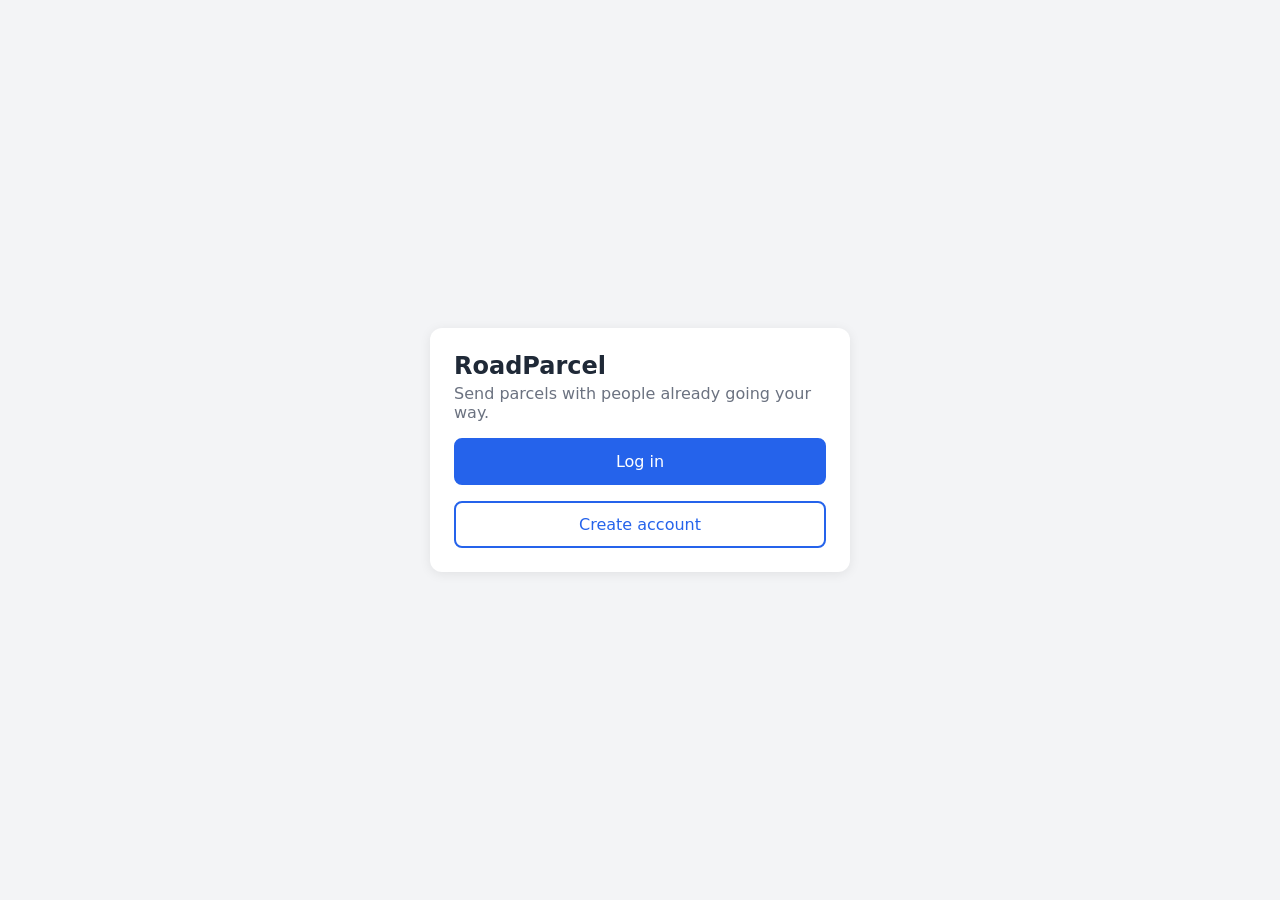
==== index.html @ a6e4ad28 "Stage 2: auth, roles, trips" ====
<!DOCTYPE html>
<html lang="en">
<head>
  <meta charset="UTF-8" />
  <meta name="viewport" content="width=device-width, initial-scale=1.0" />
  <title>RoadParcel</title>
  <link rel="stylesheet" href="css/style.css" />
</head>
<body>
  <main class="card">
    <h1>RoadParcel</h1>
    <p class="subtitle">Send parcels with people already going your way.</p>
    <a class="btn" href="login.html">Log in</a>
    <a class="btn btn-outline" href="signup.html">Create account</a>
  </main>
</body>
</html>
---- css/style.css ----
/* One stylesheet for every page. Mobile first: the card is narrow and centered. */

* {
  box-sizing: border-box;
}

body {
  margin: 0;
  min-height: 100vh;
  display: flex;
  align-items: center;
  justify-content: center;
  padding: 16px;
  font-family: system-ui, -apple-system, "Segoe UI", sans-serif;
  background: #f3f4f6;
  color: #1f2937;
}

.card {
  width: 100%;
  max-width: 420px;
  background: #ffffff;
  padding: 24px;
  border-radius: 12px;
  box-shadow: 0 2px 12px rgba(0, 0, 0, 0.08);
}

h1 {
  margin: 0 0 4px;
  font-size: 1.5rem;
}

.subtitle {
  margin: 0 0 16px;
  color: #6b7280;
}

label {
  display: block;
  margin: 12px 0 4px;
  font-size: 0.9rem;
  font-weight: 600;
}

input,
select {
  width: 100%;
  padding: 10px;
  font-size: 1rem;
  border: 1px solid #d1d5db;
  border-radius: 8px;
}

input:focus,
select:focus {
  outline: 2px solid #2563eb;
  border-color: transparent;
}

.btn {
  display: block;
  width: 100%;
  margin-top: 16px;
  padding: 12px;
  font-size: 1rem;
  text-align: center;
  text-decoration: none;
  color: #ffffff;
  background: #2563eb;
  border: 2px solid #2563eb;
  border-radius: 8px;
  cursor: pointer;
}

.btn-outline {
  color: #2563eb;
  background: #ffffff;
}

.message {
  min-height: 1.2em;
  margin: 12px 0 0;
  font-size: 0.9rem;
  color: #dc2626;
}

.message.info {
  color: #2563eb;
}

.footer-text {
  margin-top: 16px;
  text-align: center;
  font-size: 0.9rem;
}

/* Dashboards: start at the top because the page can be long. */
body.top-aligned {
  align-items: flex-start;
}

h2 {
  margin: 24px 0 4px;
  font-size: 1.15rem;
}

.trip-list {
  list-style: none;
  margin: 8px 0 0;
  padding: 0;
}

.trip {
  margin-bottom: 12px;
  padding: 12px;
  border: 1px solid #e5e7eb;
  border-radius: 8px;
}

.trip-meta {
  margin-top: 2px;
  font-size: 0.9rem;
  color: #6b7280;
}

.badge {
  display: inline-block;
  margin-top: 8px;
  padding: 2px 8px;
  font-size: 0.8rem;
  border-radius: 999px;
}

.badge-open {
  color: #166534;
  background: #dcfce7;
}

.badge-cancelled {
  color: #991b1b;
  background: #fee2e2;
}

.badge-past {
  color: #374151;
  background: #e5e7eb;
}

.btn-small {
  display: block;
  margin-top: 8px;
  padding: 6px 12px;
  font-size: 0.85rem;
  color: #dc2626;
  background: #ffffff;
  border: 1px solid #dc2626;
  border-radius: 6px;
  cursor: pointer;
}
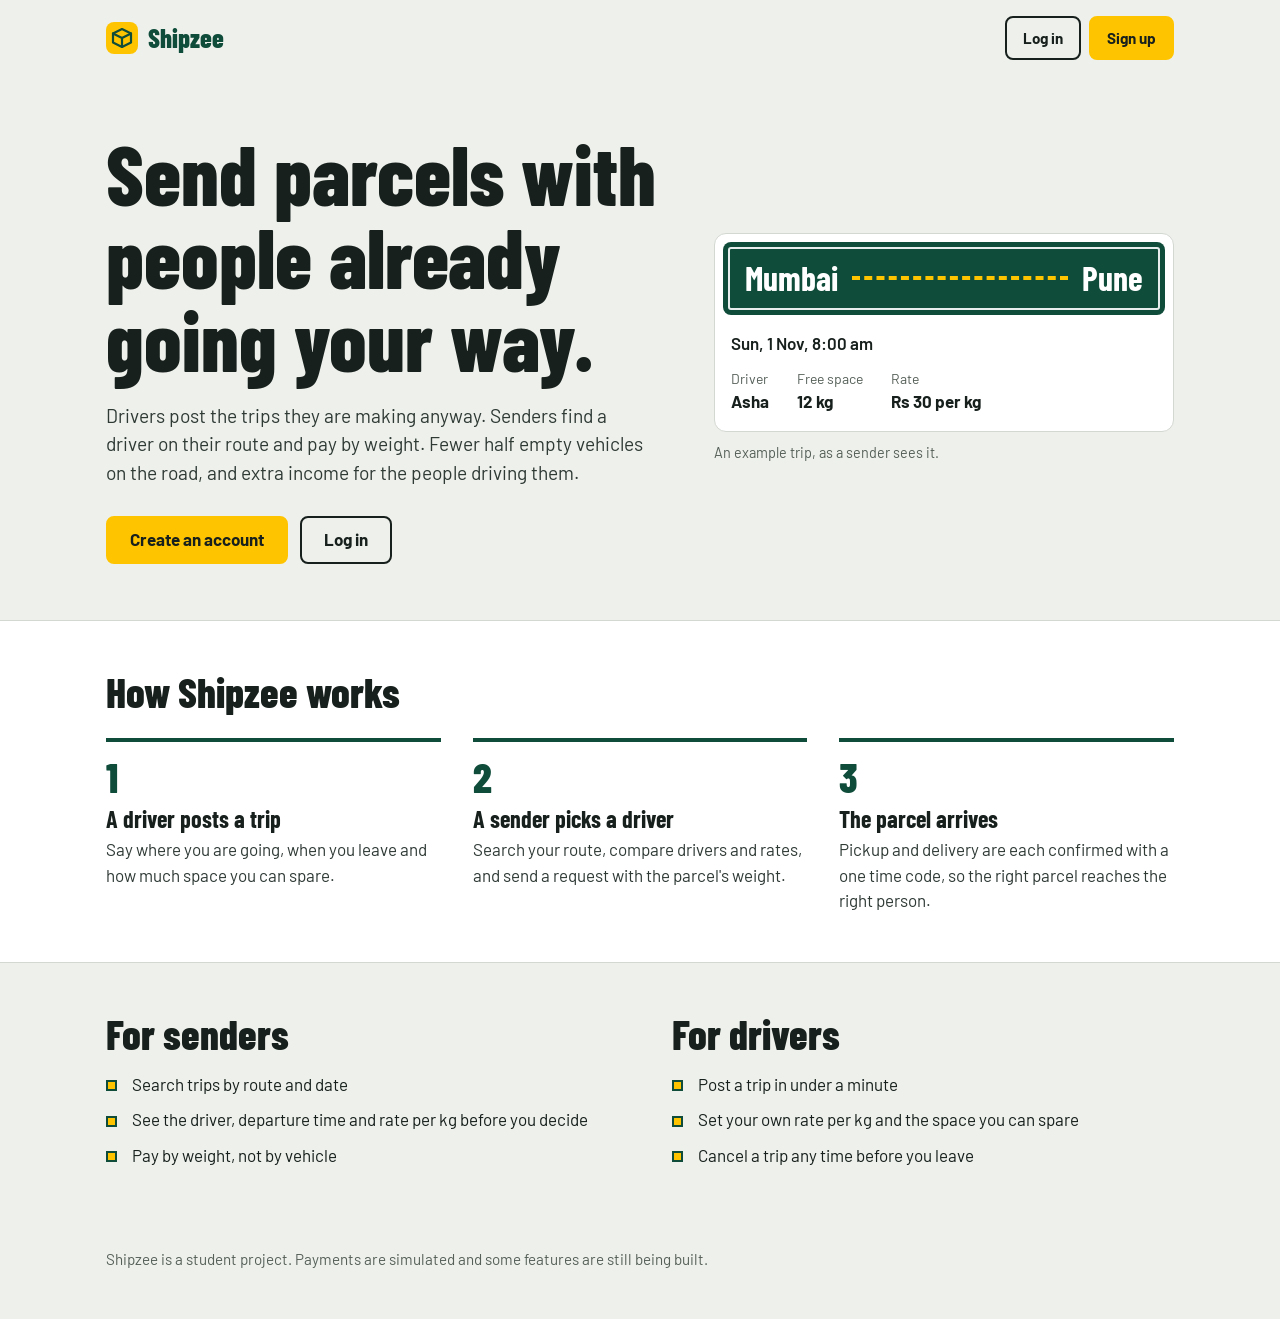
==== commit d5e23f44: "Stage 3:rename , theme , navigations added" ====
--- a/index.html
+++ b/index.html
@@ -3,15 +3,106 @@
 <head>
   <meta charset="UTF-8" />
   <meta name="viewport" content="width=device-width, initial-scale=1.0" />
-  <title>RoadParcel</title>
+  <meta name="theme-color" content="#0f4c3a" />
+  <title>Shipzee | Send parcels with people already going your way</title>
+  <link rel="icon" href="assets/logo.svg" type="image/svg+xml" />
   <link rel="stylesheet" href="css/style.css" />
 </head>
 <body>
-  <main class="card">
-    <h1>RoadParcel</h1>
-    <p class="subtitle">Send parcels with people already going your way.</p>
-    <a class="btn" href="login.html">Log in</a>
-    <a class="btn btn-outline" href="signup.html">Create account</a>
+  <header class="site-header">
+    <a class="brand brand-dark" href="index.html">
+      <img src="assets/logo.svg" alt="" width="32" height="32" />
+      <span>Shipzee</span>
+    </a>
+    <nav class="site-actions" aria-label="Account">
+      <a class="btn btn-outline btn-small" href="login.html">Log in</a>
+      <a class="btn btn-small" href="signup.html">Sign up</a>
+    </nav>
+  </header>
+
+  <main>
+    <section class="hero">
+      <div>
+        <h1>Send parcels with people already going your way.</h1>
+        <p class="hero-lead">
+          Drivers post the trips they are making anyway. Senders find a driver on their route and pay by weight.
+          Fewer half empty vehicles on the road, and extra income for the people driving them.
+        </p>
+        <div class="hero-actions">
+          <a class="btn" href="signup.html">Create an account</a>
+          <a class="btn btn-outline" href="login.html">Log in</a>
+        </div>
+      </div>
+
+      <div class="hero-sample">
+        <ul class="trip-list" aria-label="Example trip">
+          <li class="trip-card">
+            <div class="sign">
+              <span class="city">Mumbai</span>
+              <span class="lane" aria-hidden="true"></span>
+              <span class="city">Pune</span>
+            </div>
+            <div class="trip-body">
+              <p class="trip-when">Sun, 1 Nov, 8:00 am</p>
+              <dl class="trip-facts">
+                <div><dt>Driver</dt><dd>Asha</dd></div>
+                <div><dt>Free space</dt><dd>12 kg</dd></div>
+                <div><dt>Rate</dt><dd>Rs 30 per kg</dd></div>
+              </dl>
+            </div>
+          </li>
+        </ul>
+        <p class="hero-caption">An example trip, as a sender sees it.</p>
+      </div>
+    </section>
+
+    <div class="band">
+      <section class="section">
+        <h2 class="section-heading">How Shipzee works</h2>
+        <ol class="steps">
+          <li class="step">
+            <span class="step-num">1</span>
+            <h3>A driver posts a trip</h3>
+            <p>Say where you are going, when you leave and how much space you can spare.</p>
+          </li>
+          <li class="step">
+            <span class="step-num">2</span>
+            <h3>A sender picks a driver</h3>
+            <p>Search your route, compare drivers and rates, and send a request with the parcel's weight.</p>
+          </li>
+          <li class="step">
+            <span class="step-num">3</span>
+            <h3>The parcel arrives</h3>
+            <p>Pickup and delivery are each confirmed with a one time code, so the right parcel reaches the right person.</p>
+          </li>
+        </ol>
+      </section>
+    </div>
+
+    <section class="section">
+      <div class="split">
+        <div>
+          <h2 class="section-heading">For senders</h2>
+          <ul class="checklist">
+            <li>Search trips by route and date</li>
+            <li>See the driver, departure time and rate per kg before you decide</li>
+            <li>Pay by weight, not by vehicle</li>
+          </ul>
+        </div>
+        <div>
+          <h2 class="section-heading">For drivers</h2>
+          <ul class="checklist">
+            <li>Post a trip in under a minute</li>
+            <li>Set your own rate per kg and the space you can spare</li>
+            <li>Cancel a trip any time before you leave</li>
+          </ul>
+        </div>
+      </div>
+    </section>
   </main>
+
+  <footer class="site-footer">
+    <p>Shipzee is a student project. Payments are simulated and some features are still being built.</p>
+  </footer>
 </body>
 </html>
--- a/css/style.css
+++ b/css/style.css
@@ -1,159 +1,844 @@
-/* One stylesheet for every page. Mobile first: the card is narrow and centered. */
-
-* {
+/* Shipzee styles. One file for every page.
+
+   Look: Indian road signage. Highway green, lane marking yellow, concrete grey.
+   The green "sign" at the top of each trip card is the one loud element.
+   Everything around it stays quiet: flat surfaces, thin lines, no shadows. */
+
+@import url("https://fonts.googleapis.com/css2?family=Barlow:wght@400;500;600;700&family=Barlow+Condensed:wght@600;700;800&display=swap");
+
+:root {
+  /* colour */
+  --asphalt: #17201c;
+  --asphalt-soft: #2f3a35;
+  --green: #0f4c3a;
+  --green-soft: #ddeee5;
+  --yellow: #ffc400;
+  --yellow-hover: #ffd23f;
+  --yellow-soft: #fff1b8;
+  --concrete: #eef0ec;
+  --surface: #ffffff;
+  --line: #d3d8d1;
+  --muted: #566059;
+  --field-border: #7e877f;
+  --bad: #b3261e;
+  --bad-soft: #fbe3e0;
+  --neutral-soft: #e3e6e1;
+  --focus: #0b63ce;
+
+  /* type */
+  --font-body: "Barlow", system-ui, -apple-system, "Segoe UI", sans-serif;
+  --font-display: "Barlow Condensed", "Barlow", system-ui, sans-serif;
+
+  /* layout */
+  --radius: 8px;
+  --topbar-h: 60px;
+  --tabbar-h: 64px;
+  --sidebar-w: 232px;
+}
+
+*,
+*::before,
+*::after {
   box-sizing: border-box;
+}
+
+/* Without this, a class like .empty { display: flex } would beat the hidden attribute. */
+[hidden] {
+  display: none !important;
 }
 
 body {
   margin: 0;
-  min-height: 100vh;
-  display: flex;
+  font-family: var(--font-body);
+  font-size: 1.0625rem;
+  line-height: 1.5;
+  color: var(--asphalt);
+  background: var(--concrete);
+}
+
+h1,
+h2,
+h3 {
+  margin: 0;
+  font-family: var(--font-display);
+  font-weight: 800;
+  line-height: 1.08;
+}
+
+p {
+  margin: 0;
+}
+
+a {
+  color: inherit;
+}
+
+img {
+  display: block;
+  max-width: 100%;
+}
+
+:focus-visible {
+  outline: 3px solid var(--focus);
+  outline-offset: 2px;
+}
+
+.topbar :focus-visible {
+  outline-color: var(--yellow);
+}
+
+/* ---------- Buttons ---------- */
+
+.btn {
+  display: inline-flex;
   align-items: center;
   justify-content: center;
-  padding: 16px;
-  font-family: system-ui, -apple-system, "Segoe UI", sans-serif;
-  background: #f3f4f6;
-  color: #1f2937;
-}
-
-.card {
+  min-height: 48px;
+  padding: 0 22px;
+  font: inherit;
+  font-weight: 700;
+  color: var(--asphalt);
+  text-decoration: none;
+  background: var(--yellow);
+  border: 2px solid var(--yellow);
+  border-radius: var(--radius);
+  cursor: pointer;
+}
+
+.btn:hover {
+  background: var(--yellow-hover);
+  border-color: var(--yellow-hover);
+}
+
+.btn:disabled {
+  opacity: 0.55;
+  cursor: not-allowed;
+}
+
+.btn-block {
+  display: flex;
   width: 100%;
-  max-width: 420px;
-  background: #ffffff;
-  padding: 24px;
-  border-radius: 12px;
-  box-shadow: 0 2px 12px rgba(0, 0, 0, 0.08);
-}
-
-h1 {
-  margin: 0 0 4px;
-  font-size: 1.5rem;
-}
-
-.subtitle {
-  margin: 0 0 16px;
-  color: #6b7280;
-}
+  margin-top: 20px;
+}
+
+.btn-outline {
+  background: transparent;
+  border-color: var(--asphalt);
+}
+
+.btn-outline:hover {
+  color: #ffffff;
+  background: var(--asphalt);
+  border-color: var(--asphalt);
+}
+
+.btn-small {
+  min-height: 44px;
+  padding: 0 16px;
+  font-size: 0.95rem;
+}
+
+.btn-danger {
+  color: var(--bad);
+  background: transparent;
+  border-color: var(--bad);
+}
+
+.btn-danger:hover {
+  background: var(--bad-soft);
+  border-color: var(--bad);
+}
+
+/* ---------- Forms ---------- */
 
 label {
   display: block;
-  margin: 12px 0 4px;
-  font-size: 0.9rem;
+  margin: 18px 0 6px;
+  font-size: 0.95rem;
   font-weight: 600;
 }
 
 input,
 select {
   width: 100%;
-  padding: 10px;
-  font-size: 1rem;
-  border: 1px solid #d1d5db;
-  border-radius: 8px;
+  min-height: 48px;
+  padding: 10px 14px;
+  font: inherit;
+  color: var(--asphalt);
+  background: #ffffff;
+  border: 1.5px solid var(--field-border);
+  border-radius: var(--radius);
 }
 
 input:focus,
 select:focus {
-  outline: 2px solid #2563eb;
-  border-color: transparent;
-}
-
-.btn {
+  outline: none;
+  border-color: var(--green);
+  box-shadow: 0 0 0 3px rgba(255, 196, 0, 0.7);
+}
+
+.hint {
+  margin-top: 6px;
+  font-size: 0.9rem;
+  color: var(--muted);
+}
+
+.message {
+  min-height: 1.5em;
+  margin-top: 14px;
+  font-size: 0.95rem;
+  font-weight: 600;
+  color: var(--bad);
+}
+
+.message.info {
+  color: var(--green);
+}
+
+.field-grid {
+  display: grid;
+  gap: 0 16px;
+}
+
+/* The first label in a panel form has its own top margin. Pull the first row up so the
+   panel does not get a double gap at the top. */
+.panel > form > .field-grid:first-child {
+  margin-top: -18px;
+}
+
+.form-heading {
+  margin-top: 28px;
+  padding-top: 20px;
+  font-size: 1.3rem;
+  font-weight: 700;
+  border-top: 1px solid var(--line);
+}
+
+.form-heading-first {
+  margin-top: 24px;
+  padding-top: 0;
+  border-top: 0;
+}
+
+.panel {
+  padding: 20px;
+  background: var(--surface);
+  border: 1px solid var(--line);
+  border-radius: 12px;
+}
+
+/* ---------- Brand ---------- */
+
+.brand {
+  display: inline-flex;
+  align-items: center;
+  gap: 10px;
+  font-family: var(--font-display);
+  font-size: 1.65rem;
+  font-weight: 800;
+  line-height: 1;
+  color: #ffffff;
+  text-decoration: none;
+}
+
+.brand-dark {
+  color: var(--green);
+}
+
+/* ---------- Auth pages ---------- */
+
+.auth-body {
+  display: flex;
+  align-items: center;
+  justify-content: center;
+  min-height: 100vh;
+  padding: 24px 16px;
+}
+
+.auth-card {
+  width: 100%;
+  max-width: 480px;
+  padding: 28px 24px;
+  background: var(--surface);
+  border: 1px solid var(--line);
+  border-radius: 12px;
+}
+
+.auth-brand {
+  margin-bottom: 24px;
+}
+
+.auth-title {
+  font-size: 2.1rem;
+}
+
+.footer-text {
+  margin-top: 22px;
+  font-size: 0.95rem;
+  color: var(--muted);
+  text-align: center;
+}
+
+.footer-text a {
+  font-weight: 700;
+  color: var(--asphalt);
+}
+
+/* ---------- App shell (top bar and tabs) ---------- */
+
+.topbar {
+  position: fixed;
+  inset: 0 0 auto 0;
+  z-index: 20;
+  display: flex;
+  align-items: center;
+  justify-content: space-between;
+  height: var(--topbar-h);
+  padding: 0 16px;
+  background: var(--green);
+}
+
+.topbar-right {
+  display: flex;
+  align-items: center;
+  gap: 12px;
+}
+
+.role-pill {
+  padding: 3px 12px;
+  font-size: 0.85rem;
+  font-weight: 700;
+  color: var(--asphalt);
+  background: var(--yellow);
+  border-radius: 999px;
+}
+
+.avatar {
+  display: grid;
+  place-items: center;
+  width: 38px;
+  height: 38px;
+  font-weight: 700;
+  color: var(--asphalt);
+  text-decoration: none;
+  background: #ffffff;
+  border-radius: 50%;
+}
+
+/* Phones: tabs sit at the bottom, within thumb reach. */
+.tabbar {
+  position: fixed;
+  inset: auto 0 0 0;
+  z-index: 20;
+  display: flex;
+  height: var(--tabbar-h);
+  padding-bottom: env(safe-area-inset-bottom);
+  background: var(--surface);
+  border-top: 1px solid var(--line);
+}
+
+.tab {
+  display: flex;
+  flex: 1;
+  flex-direction: column;
+  align-items: center;
+  justify-content: center;
+  gap: 2px;
+  font-size: 0.75rem;
+  font-weight: 600;
+  color: var(--muted);
+  text-decoration: none;
+}
+
+.tab-icon {
+  display: grid;
+  place-items: center;
+}
+
+.tab.active {
+  font-weight: 700;
+  color: var(--asphalt);
+  box-shadow: inset 0 4px 0 var(--yellow);
+}
+
+.page {
+  max-width: 760px;
+  margin: 0 auto;
+  padding: calc(var(--topbar-h) + 24px) 16px calc(var(--tabbar-h) + 32px);
+}
+
+.page-title {
+  font-size: 2.1rem;
+}
+
+.page-sub {
+  margin: 6px 0 20px;
+  color: var(--muted);
+}
+
+.section-title {
+  margin: 28px 0 12px;
+  font-size: 1.4rem;
+  font-weight: 700;
+}
+
+/* Wide screens: tabs move to a sidebar. */
+@media (min-width: 800px) {
+  #app {
+    padding-left: var(--sidebar-w);
+  }
+
+  .topbar {
+    padding: 0 24px;
+  }
+
+  .tabbar {
+    inset: var(--topbar-h) auto 0 0;
+    flex-direction: column;
+    justify-content: flex-start;
+    gap: 4px;
+    width: var(--sidebar-w);
+    height: auto;
+    padding: 16px 12px;
+    border-top: 0;
+    border-right: 1px solid var(--line);
+  }
+
+  .tab {
+    flex: none;
+    flex-direction: row;
+    justify-content: flex-start;
+    gap: 12px;
+    padding: 12px 14px;
+    font-size: 1rem;
+    border-radius: var(--radius);
+  }
+
+  .tab:hover {
+    background: var(--concrete);
+  }
+
+  .tab.active {
+    background: var(--yellow-soft);
+    box-shadow: none;
+  }
+
+  .page {
+    padding: calc(var(--topbar-h) + 32px) 32px 56px;
+  }
+}
+
+/* ---------- Trips ---------- */
+
+.trip-list {
+  display: grid;
+  gap: 14px;
+  margin: 0;
+  padding: 0;
+  list-style: none;
+}
+
+.trip-card {
+  background: var(--surface);
+  border: 1px solid var(--line);
+  border-radius: 12px;
+}
+
+/* The green highway sign. The yellow dashes are the lane marking between two cities. */
+.sign {
+  display: flex;
+  flex-wrap: wrap;
+  align-items: center;
+  gap: 6px 14px;
+  margin: 8px;
+  padding: 18px 22px;
+  color: #ffffff;
+  background: var(--green);
+  border-radius: var(--radius);
+  outline: 2px solid rgba(255, 255, 255, 0.9);
+  outline-offset: -7px;
+}
+
+.city {
+  font-family: var(--font-display);
+  font-size: 1.75rem;
+  font-weight: 700;
+  line-height: 1.1;
+  overflow-wrap: break-word;
+}
+
+.lane {
+  flex: 1 1 40px;
+  min-width: 40px;
+  height: 0;
+  border-top: 4px dashed var(--yellow);
+}
+
+.trip-body {
+  padding: 8px 16px 16px;
+}
+
+.trip-top {
+  display: flex;
+  align-items: center;
+  justify-content: space-between;
+  gap: 12px;
+}
+
+.trip-when {
+  font-weight: 600;
+}
+
+.trip-facts {
+  display: flex;
+  flex-wrap: wrap;
+  gap: 8px 28px;
+  margin: 12px 0 0;
+}
+
+.trip-facts dt {
+  font-size: 0.875rem;
+  color: var(--muted);
+}
+
+.trip-facts dd {
+  margin: 0;
+  font-weight: 700;
+}
+
+.trip-actions {
+  margin-top: 14px;
+}
+
+.badge {
+  padding: 2px 10px;
+  font-size: 0.85rem;
+  font-weight: 700;
+  white-space: nowrap;
+  border-radius: 999px;
+}
+
+.badge-open {
+  color: var(--green);
+  background: var(--green-soft);
+}
+
+.badge-cancelled {
+  color: var(--bad);
+  background: var(--bad-soft);
+}
+
+.badge-past {
+  color: var(--asphalt-soft);
+  background: var(--neutral-soft);
+}
+
+.stats {
+  display: grid;
+  grid-template-columns: repeat(3, 1fr);
+  margin: 20px 0 8px;
+  background: var(--surface);
+  border: 1px solid var(--line);
+  border-radius: 12px;
+}
+
+.stat {
+  padding: 14px 16px;
+}
+
+.stat + .stat {
+  border-left: 1px solid var(--line);
+}
+
+.stat-value {
+  font-family: var(--font-display);
+  font-size: 2.1rem;
+  font-weight: 800;
+  line-height: 1.05;
+}
+
+.stat-label {
+  font-size: 0.9rem;
+  color: var(--muted);
+}
+
+.chips {
+  display: flex;
+  gap: 8px;
+  margin: 4px 0 16px;
+  padding-bottom: 4px;
+  overflow-x: auto;
+}
+
+.chip {
+  flex: none;
+  min-height: 44px;
+  padding: 0 14px;
+  font: inherit;
+  font-size: 0.95rem;
+  font-weight: 600;
+  color: var(--asphalt);
+  background: var(--surface);
+  border: 1.5px solid var(--field-border);
+  border-radius: 999px;
+  cursor: pointer;
+}
+
+.chip[aria-pressed="true"] {
+  font-weight: 700;
+  background: var(--yellow);
+  border-color: var(--yellow);
+}
+
+.empty {
+  padding: 32px 20px;
+  text-align: center;
+  background: var(--surface);
+  border: 1.5px dashed var(--field-border);
+  border-radius: 12px;
+}
+
+.empty-title {
+  font-family: var(--font-display);
+  font-size: 1.5rem;
+  font-weight: 700;
+}
+
+.empty-text {
+  max-width: 28em;
+  margin: 4px auto 18px;
+  color: var(--muted);
+}
+
+.toast {
+  position: fixed;
+  left: 50%;
+  bottom: calc(var(--tabbar-h) + 16px);
+  z-index: 50;
+  max-width: calc(100% - 32px);
+  padding: 12px 20px;
+  font-weight: 600;
+  color: #ffffff;
+  background: var(--asphalt);
+  border-radius: var(--radius);
+  transform: translateX(-50%);
+}
+
+.details {
+  margin: 0;
+}
+
+.details > div {
+  display: flex;
+  justify-content: space-between;
+  gap: 16px;
+  padding: 12px 0;
+  border-bottom: 1px solid var(--line);
+}
+
+.details > div:first-child {
+  padding-top: 0;
+}
+
+.details > div:last-child {
+  padding-bottom: 0;
+  border-bottom: 0;
+}
+
+.details dt {
+  color: var(--muted);
+}
+
+.details dd {
+  margin: 0;
+  font-weight: 600;
+  text-align: right;
+  overflow-wrap: anywhere;
+}
+
+.logout {
+  margin-top: 20px;
+}
+
+/* ---------- Landing page ---------- */
+
+.site-header {
+  display: flex;
+  align-items: center;
+  justify-content: space-between;
+  gap: 12px;
+  max-width: 1100px;
+  margin: 0 auto;
+  padding: 16px;
+}
+
+.site-actions {
+  display: flex;
+  gap: 8px;
+}
+
+.hero {
+  display: grid;
+  gap: 36px;
+  max-width: 1100px;
+  margin: 0 auto;
+  padding: 32px 16px 56px;
+}
+
+.hero h1 {
+  font-size: clamp(2.8rem, 9vw, 5.2rem);
+  line-height: 1;
+}
+
+.hero-lead {
+  max-width: 34em;
+  margin: 20px 0 28px;
+  font-size: 1.2rem;
+  color: var(--asphalt-soft);
+}
+
+.hero-actions {
+  display: flex;
+  flex-wrap: wrap;
+  gap: 12px;
+}
+
+.hero-caption {
+  margin-top: 10px;
+  font-size: 0.9rem;
+  color: var(--muted);
+}
+
+.hero-sample .city {
+  font-size: 2.1rem;
+}
+
+.band {
+  background: var(--surface);
+  border-block: 1px solid var(--line);
+}
+
+.section {
+  max-width: 1100px;
+  margin: 0 auto;
+  padding: 48px 16px;
+}
+
+.section-heading {
+  font-size: clamp(1.9rem, 5vw, 2.6rem);
+}
+
+.steps {
+  display: grid;
+  gap: 24px;
+  margin: 24px 0 0;
+  padding: 0;
+  list-style: none;
+}
+
+.step {
+  padding-top: 14px;
+  border-top: 4px solid var(--green);
+}
+
+.step-num {
   display: block;
-  width: 100%;
-  margin-top: 16px;
-  padding: 12px;
-  font-size: 1rem;
-  text-align: center;
-  text-decoration: none;
-  color: #ffffff;
-  background: #2563eb;
-  border: 2px solid #2563eb;
-  border-radius: 8px;
-  cursor: pointer;
-}
-
-.btn-outline {
-  color: #2563eb;
-  background: #ffffff;
-}
-
-.message {
-  min-height: 1.2em;
-  margin: 12px 0 0;
-  font-size: 0.9rem;
-  color: #dc2626;
-}
-
-.message.info {
-  color: #2563eb;
-}
-
-.footer-text {
-  margin-top: 16px;
-  text-align: center;
-  font-size: 0.9rem;
-}
-
-/* Dashboards: start at the top because the page can be long. */
-body.top-aligned {
-  align-items: flex-start;
-}
-
-h2 {
-  margin: 24px 0 4px;
-  font-size: 1.15rem;
-}
-
-.trip-list {
+  font-family: var(--font-display);
+  font-size: 2.6rem;
+  font-weight: 800;
+  line-height: 1;
+  color: var(--green);
+}
+
+.step h3 {
+  margin: 8px 0 6px;
+  font-size: 1.5rem;
+  font-weight: 700;
+}
+
+.step p {
+  color: var(--asphalt-soft);
+}
+
+.split {
+  display: grid;
+  gap: 40px;
+}
+
+.checklist {
+  display: grid;
+  gap: 10px;
+  margin: 16px 0 0;
+  padding: 0;
   list-style: none;
-  margin: 8px 0 0;
-  padding: 0;
-}
-
-.trip {
-  margin-bottom: 12px;
-  padding: 12px;
-  border: 1px solid #e5e7eb;
-  border-radius: 8px;
-}
-
-.trip-meta {
-  margin-top: 2px;
-  font-size: 0.9rem;
-  color: #6b7280;
-}
-
-.badge {
-  display: inline-block;
-  margin-top: 8px;
-  padding: 2px 8px;
-  font-size: 0.8rem;
-  border-radius: 999px;
-}
-
-.badge-open {
-  color: #166534;
-  background: #dcfce7;
-}
-
-.badge-cancelled {
-  color: #991b1b;
-  background: #fee2e2;
-}
-
-.badge-past {
-  color: #374151;
-  background: #e5e7eb;
-}
-
-.btn-small {
-  display: block;
-  margin-top: 8px;
-  padding: 6px 12px;
-  font-size: 0.85rem;
-  color: #dc2626;
-  background: #ffffff;
-  border: 1px solid #dc2626;
-  border-radius: 6px;
-  cursor: pointer;
-}
+}
+
+.checklist li {
+  position: relative;
+  padding-left: 26px;
+}
+
+.checklist li::before {
+  content: "";
+  position: absolute;
+  top: 0.5em;
+  left: 0;
+  width: 11px;
+  height: 11px;
+  background: var(--yellow);
+  border: 2px solid var(--green);
+}
+
+.site-footer {
+  max-width: 1100px;
+  margin: 0 auto;
+  padding: 32px 16px 48px;
+  font-size: 0.95rem;
+  color: var(--muted);
+}
+
+@media (max-width: 480px) {
+  .city {
+    font-size: 1.5rem;
+  }
+}
+
+@media (min-width: 520px) {
+  .field-grid {
+    grid-template-columns: 1fr 1fr;
+  }
+}
+
+@media (min-width: 760px) {
+  .steps {
+    grid-template-columns: repeat(3, 1fr);
+    gap: 32px;
+  }
+
+  .split {
+    grid-template-columns: 1fr 1fr;
+    gap: 64px;
+  }
+}
+
+@media (min-width: 800px) {
+  .toast {
+    bottom: 24px;
+  }
+}
+
+@media (min-width: 900px) {
+  .hero {
+    grid-template-columns: 1.2fr 1fr;
+    gap: 56px;
+    align-items: center;
+    padding-top: 56px;
+  }
+}
+
+@media (prefers-reduced-motion: reduce) {
+  * {
+    transition: none !important;
+    animation: none !important;
+  }
+}
